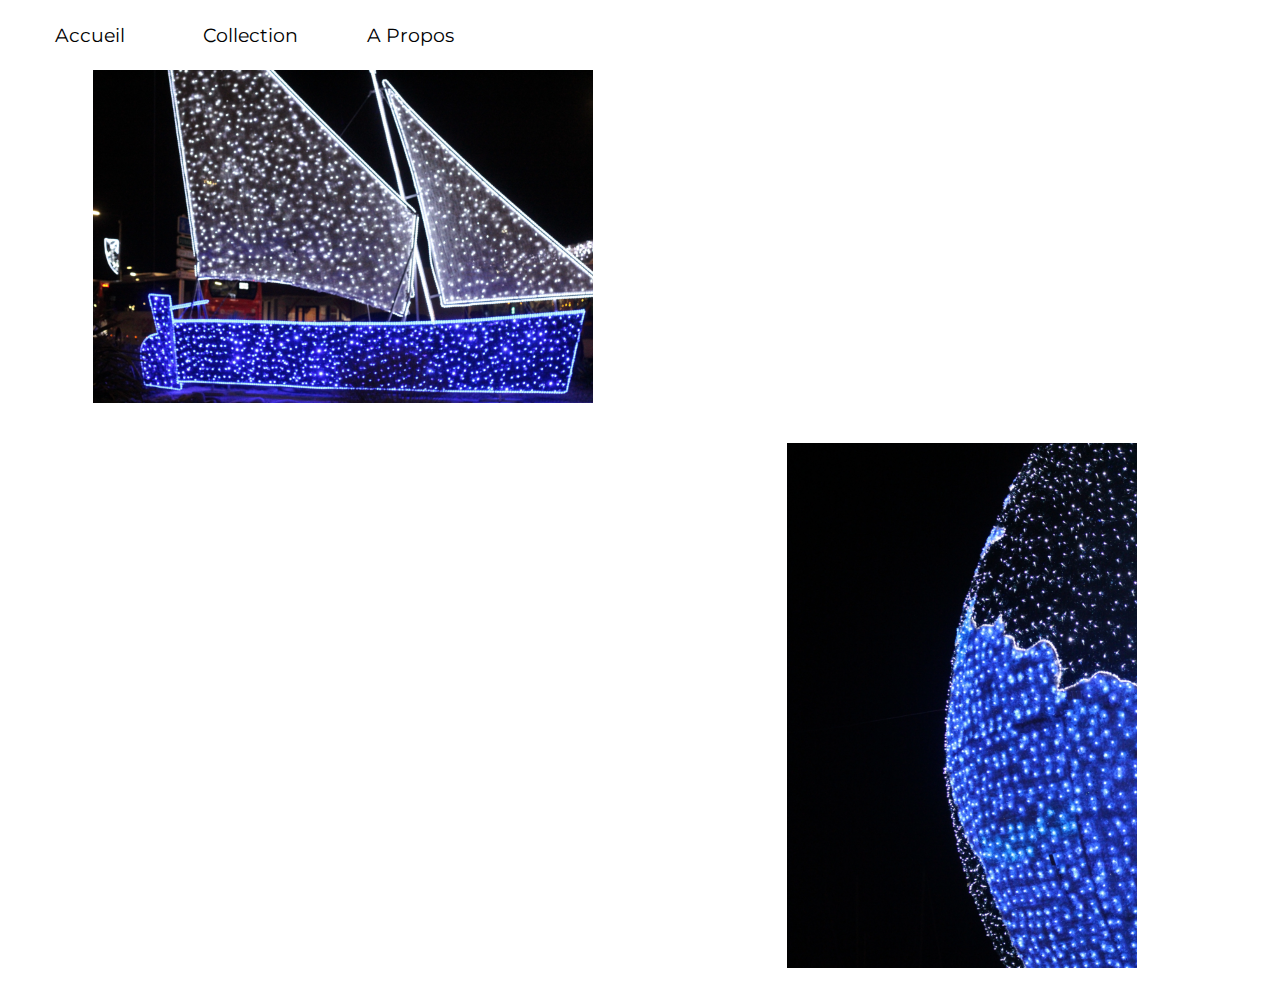
==== index.html @ 2d1c29ac "suppression de la popup" ====
<!DOCTYPE html>
<html lang="en">

<head>
    <meta name="viewport" content="width=device-width, initial-scale=1.0">
    <meta charset="UTF-8">
    <title> Jeremy Gross | Accueil </title>
    <meta name="description" content="Jeremy Gross's Photographies">
    <meta name="keywords" content="photo, photographie, shooting, cars, landscape">
    <meta name="author" content="Jérémy Gross">
    <link rel="stylesheet" href="css/style.css">
    <link rel="icon" href="img/icon.png">
    <!-- <a href="https://www.flaticon.com/free-icons/ui" title="ui icons">Ui icons created by manshagraphics - Flaticon</a> -->
</head>

<body>

    <header id="navbar" class="nav">

        <a href="index.html">
            <button>Accueil</button>
        </a>
        <div class="dropdown-1">
            <button>Collection</button>
            <div class="content">
                <a href="html/monaco.html">
                    <button>Monaco</button>
                </a>
                <a href="html/aquarium.html">
                    <button>Aquarium</button>
                </a>
                <a href="html/venelle.html">
                    <button>Venelle</button>
                </a>
                <a href="html/laCiotat.html">
                    <button>La Ciotat</button>
                </a>
                <a href="html/begur.html">
                    <button>Begur</button>
                </a>
            </div>
        </div>
        <a href="html/aPropos.html">
            <button>A Propos</button>
        </a>
        <a class="icon" onclick="myFunction()">&#9776;</a>

    </header>

    <section>

        <div class="grid">
            <img src="img/LaCiotat/IMG_1424.webp" alt="">
        </div>
        <div class="grid">
            <img src="img/LaCiotat/IMG_1321.webp" alt="">
        </div>
        <div class="grid">
            <img class="vertical" src="img/LaCiotat/IMG_1331.webp" alt="">
        </div>
        <div class="grid">
            <img src="img/LaCiotat/IMG_1400.webp" alt="">
        </div>
        <div class="grid">
            <img class="vertical" src="img/LaCiotat/IMG_1370.webp" alt="">
        </div>
        <div class="grid">
            <img src="img/LaCiotat/IMG_1371.webp" alt="">
        </div>
        <div class="grid">
            <img class="vertical" src="img/LaCiotat/IMG_1385.webp" alt="">
        </div>
        <div class="grid">
            <img src="img/LaCiotat/IMG_1408.webp" alt="">
        </div>

    </section>

    <script src="js/js.js"></script>
</body>

</html>
---- css/style.css ----
@import url('https://fonts.googleapis.com/css2?family=Montserrat:wght@200&display=swap');

*{
    margin: 0;
    padding: 0;
    list-style: none;
    text-decoration: none;
    font-family: 'Montserrat', sans-serif;
}

header{
    width: 100%;
    height: 70px;
    background-color: #fff;
    display: flex;
    align-items: center;
    position: relative;
    flex-direction: row;
}

button{
    background-color: #000;
    color: #000;
    width: 100px;
    font-size: 1.2em;
}

header > a{
    margin: 0 20px;
    cursor: pointer;
}

header button{
    margin: 0 20px;
    cursor: pointer;
    background-color: transparent;
    color: #000;
    width: 100px;
    font-size: 1.2em;
    border: none;
}

header .dropdown-1{
    position: relative;
    height: 100%;
    display: flex;
}

header .dropdown-1 .content{
    display: none;
}

header .dropdown-1:hover .content{
    display: block;
    display: flex;
    flex-direction: column;
    position: absolute;
    background-color: rgb(138, 138, 138);
    top: 70px;
    width: 120%;
    padding: 8px 15px;
    box-sizing: border-box;
}

header .content a button{
    color: #fff;   /* Couleur du texte des sous catégorie */
}

header .content a:hover button{
    transition: ease 0.5s;
    color: #000;
}

header .icon{
    display: none;
    color: #000;
}

/*--------- Section ----------*/

section{
    display: flex;
    flex-direction: row;
    justify-content: space-evenly;
    flex-wrap: wrap;
}

.grid{
    width: auto;
    display: flex;
    flex-direction: row;
    align-items: center;
    margin-bottom: 20px;
}

img{
    width: 500px;
}

.vertical{
    width: 350px;
}

.vertical2{
    width: 400px;
}

#retourner{
    transform: rotate(-90deg);
}

/*---------- Media -----------*/

@media (max-width: 600px){
    header > a,
    header button{
        display: none;
    }

    header .icon{
        display: block;
        position: absolute;
        right: 0;
        text-align: center;
        width: 5% !important;
        top: 20px;
        padding: 0 !important;
    }

    header.responsive > a,
    header.responsive .dropdown-1{
        display: block;
        width: 100%;
        padding: 10px 0;
        margin-left: 20px;
        background-color: #fff;
    }

    header.responsive button{
        display: block;
        padding: 10px 0;
    }

    header{
        position: fixed;
        flex-direction: column;
        min-height: 70px;
        height: 70px;
        width: 100%;
        align-items: flex-start;
    }

    header .dropdown-1:hover .content{
        position: relative;
        width: 100%;
        top: 0;
    }

    section{
        padding-top: 80px;
    }

    img{
        width: 350px;
    }
    
    .vertical{
        width: 350px;
    }
    
    .vertical2{
        width: 350px;
    }
}

@media (max-width: 350px){
    img{
        width: 300px;
    }
    
    .vertical{
        width: 300px;
    }
    
    .vertical2{
        width: 300px;
    }
}
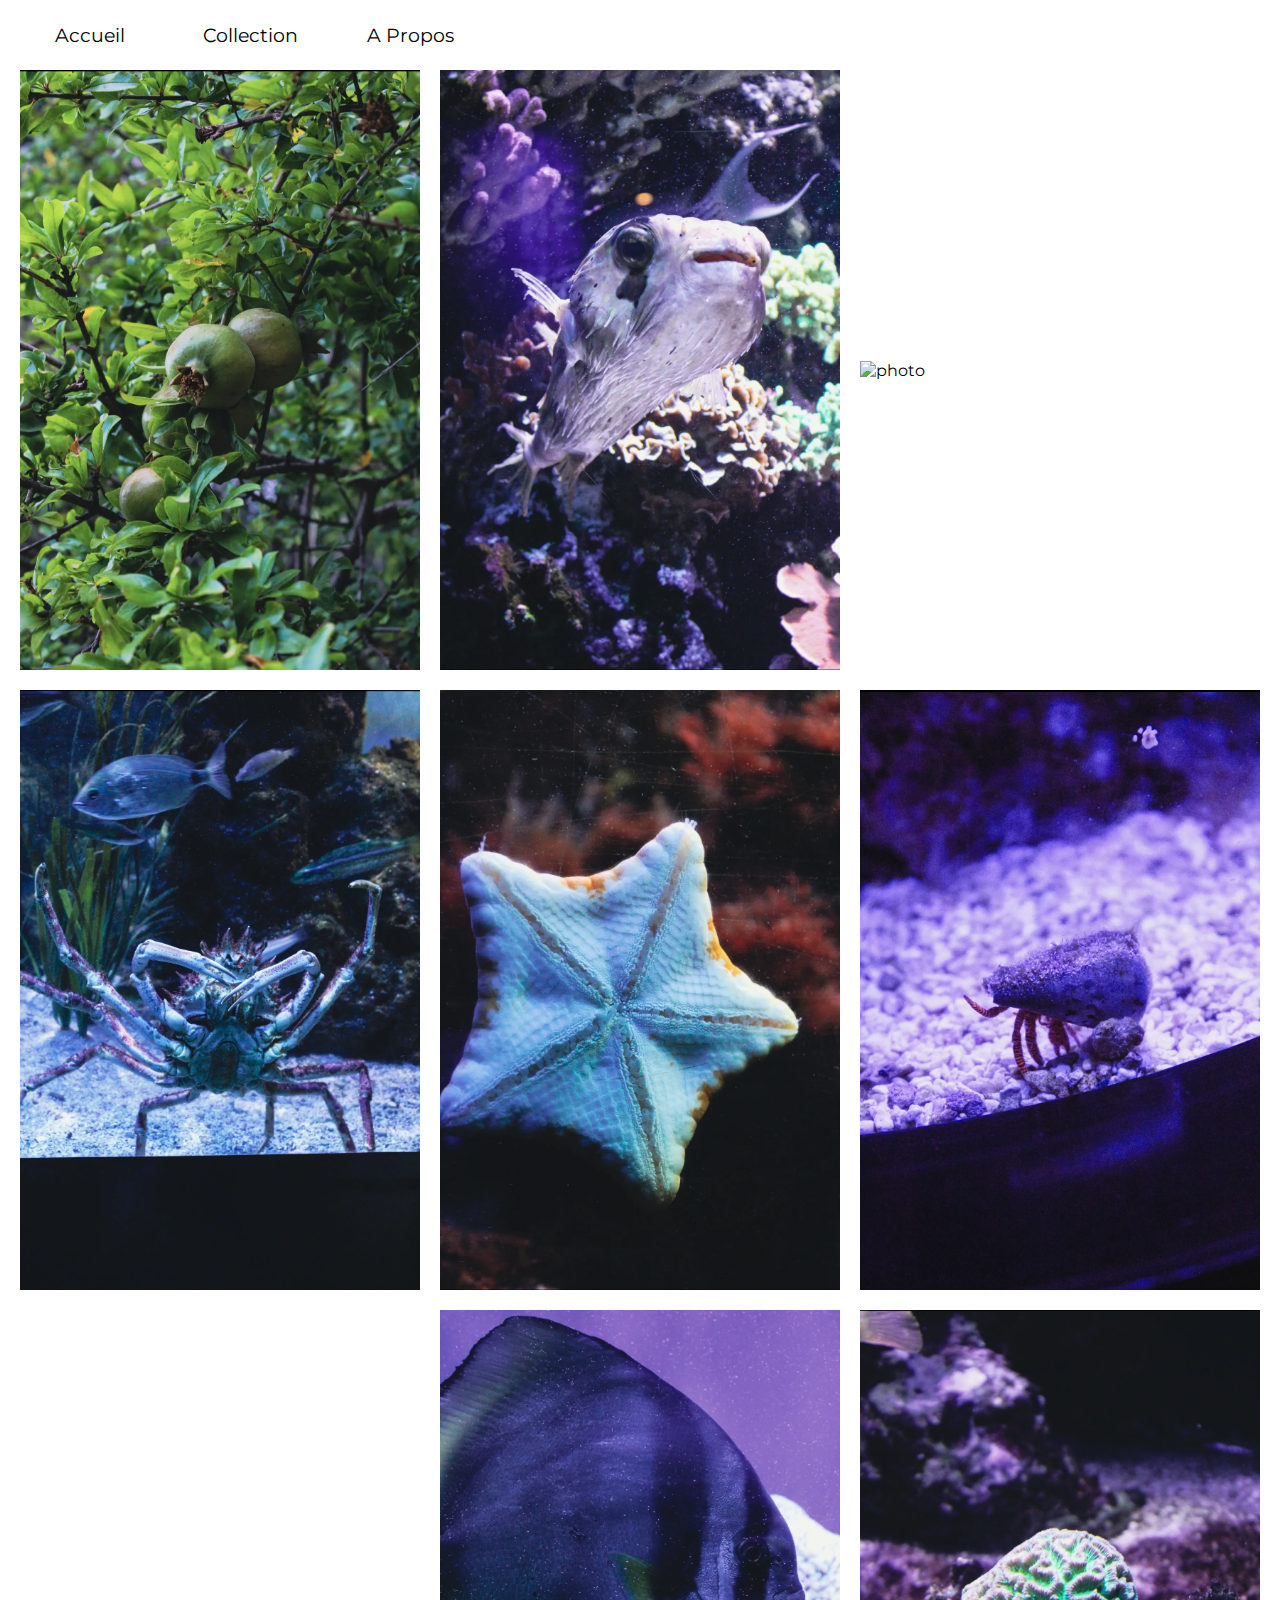
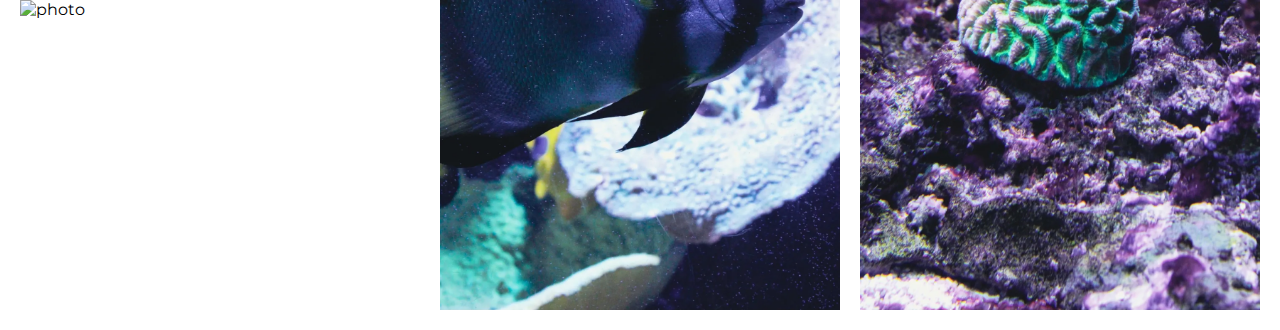
==== commit 82090485: "modif page d'accueil : affiche 9 photos aléatoires" ====
--- a/index.html
+++ b/index.html
@@ -13,7 +13,7 @@
     <!-- <a href="https://www.flaticon.com/free-icons/ui" title="ui icons">Ui icons created by manshagraphics - Flaticon</a> -->
 </head>
 
-<body>
+<body onload="choisirPhotosAleatoires()">
 
     <header id="navbar" class="nav">
 
@@ -47,36 +47,11 @@
 
     </header>
 
-    <section>
-
-        <div class="grid">
-            <img src="img/LaCiotat/IMG_1424.webp" alt="">
-        </div>
-        <div class="grid">
-            <img src="img/LaCiotat/IMG_1321.webp" alt="">
-        </div>
-        <div class="grid">
-            <img class="vertical" src="img/LaCiotat/IMG_1331.webp" alt="">
-        </div>
-        <div class="grid">
-            <img src="img/LaCiotat/IMG_1400.webp" alt="">
-        </div>
-        <div class="grid">
-            <img class="vertical" src="img/LaCiotat/IMG_1370.webp" alt="">
-        </div>
-        <div class="grid">
-            <img src="img/LaCiotat/IMG_1371.webp" alt="">
-        </div>
-        <div class="grid">
-            <img class="vertical" src="img/LaCiotat/IMG_1385.webp" alt="">
-        </div>
-        <div class="grid">
-            <img src="img/LaCiotat/IMG_1408.webp" alt="">
-        </div>
+    <section id="imagesAleatoires">
 
     </section>
 
-    <script src="js/js.js"></script>
+    <script src="js/app.js"></script>
 </body>
 
 </html>--- a/css/style.css
+++ b/css/style.css
@@ -1,6 +1,6 @@
 @import url('https://fonts.googleapis.com/css2?family=Montserrat:wght@200&display=swap');
 
-*{
+* {
     margin: 0;
     padding: 0;
     list-style: none;
@@ -8,7 +8,7 @@
     font-family: 'Montserrat', sans-serif;
 }
 
-header{
+header {
     width: 100%;
     height: 70px;
     background-color: #fff;
@@ -18,19 +18,19 @@
     flex-direction: row;
 }
 
-button{
+button {
     background-color: #000;
     color: #000;
     width: 100px;
     font-size: 1.2em;
 }
 
-header > a{
+header>a {
     margin: 0 20px;
     cursor: pointer;
 }
 
-header button{
+header button {
     margin: 0 20px;
     cursor: pointer;
     background-color: transparent;
@@ -40,17 +40,17 @@
     border: none;
 }
 
-header .dropdown-1{
+header .dropdown-1 {
     position: relative;
     height: 100%;
     display: flex;
 }
 
-header .dropdown-1 .content{
+header .dropdown-1 .content {
     display: none;
 }
 
-header .dropdown-1:hover .content{
+header .dropdown-1:hover .content {
     display: block;
     display: flex;
     flex-direction: column;
@@ -62,30 +62,31 @@
     box-sizing: border-box;
 }
 
-header .content a button{
-    color: #fff;   /* Couleur du texte des sous catégorie */
-}
-
-header .content a:hover button{
+header .content a button {
+    color: #fff;
+    /* Couleur du texte des sous catégorie */
+}
+
+header .content a:hover button {
     transition: ease 0.5s;
     color: #000;
 }
 
-header .icon{
+header .icon {
     display: none;
     color: #000;
 }
 
 /*--------- Section ----------*/
 
-section{
+section {
     display: flex;
     flex-direction: row;
     justify-content: space-evenly;
     flex-wrap: wrap;
 }
 
-.grid{
+.grid {
     width: auto;
     display: flex;
     flex-direction: row;
@@ -93,31 +94,45 @@
     margin-bottom: 20px;
 }
 
-img{
+img {
     width: 500px;
 }
 
-.vertical{
+.vertical {
     width: 350px;
 }
 
-.vertical2{
+.vertical2 {
     width: 400px;
 }
 
-#retourner{
+#retourner {
     transform: rotate(-90deg);
 }
 
+#scrollUp {
+    transition: ease 0.4s;
+    width: 40px;
+    position: fixed;
+    bottom: 10px;
+    right: -100px;
+    opacity: 0.5;
+}
+
+#scrollUp img {
+    width: 40px;
+}
+
 /*---------- Media -----------*/
 
-@media (max-width: 600px){
-    header > a,
-    header button{
+@media (max-width: 600px) {
+
+    header>a,
+    header button {
         display: none;
     }
 
-    header .icon{
+    header .icon {
         display: block;
         position: absolute;
         right: 0;
@@ -127,8 +142,8 @@
         padding: 0 !important;
     }
 
-    header.responsive > a,
-    header.responsive .dropdown-1{
+    header.responsive>a,
+    header.responsive .dropdown-1 {
         display: block;
         width: 100%;
         padding: 10px 0;
@@ -136,12 +151,12 @@
         background-color: #fff;
     }
 
-    header.responsive button{
+    header.responsive button {
         display: block;
         padding: 10px 0;
     }
 
-    header{
+    header {
         position: fixed;
         flex-direction: column;
         min-height: 70px;
@@ -150,39 +165,43 @@
         align-items: flex-start;
     }
 
-    header .dropdown-1:hover .content{
+    header .dropdown-1:hover .content {
         position: relative;
         width: 100%;
         top: 0;
     }
 
-    section{
+    section {
         padding-top: 80px;
     }
 
-    img{
+    img {
         width: 350px;
     }
-    
-    .vertical{
+
+    .vertical {
         width: 350px;
     }
-    
-    .vertical2{
+
+    .vertical2 {
         width: 350px;
     }
-}
-
-@media (max-width: 350px){
-    img{
+
+    #scrollUp {
+        display: none;
+    }
+}
+
+@media (max-width: 350px) {
+    img {
         width: 300px;
     }
-    
-    .vertical{
+
+    .vertical {
         width: 300px;
     }
-    
-    .vertical2{
+
+    .vertical2 {
         width: 300px;
     }
 }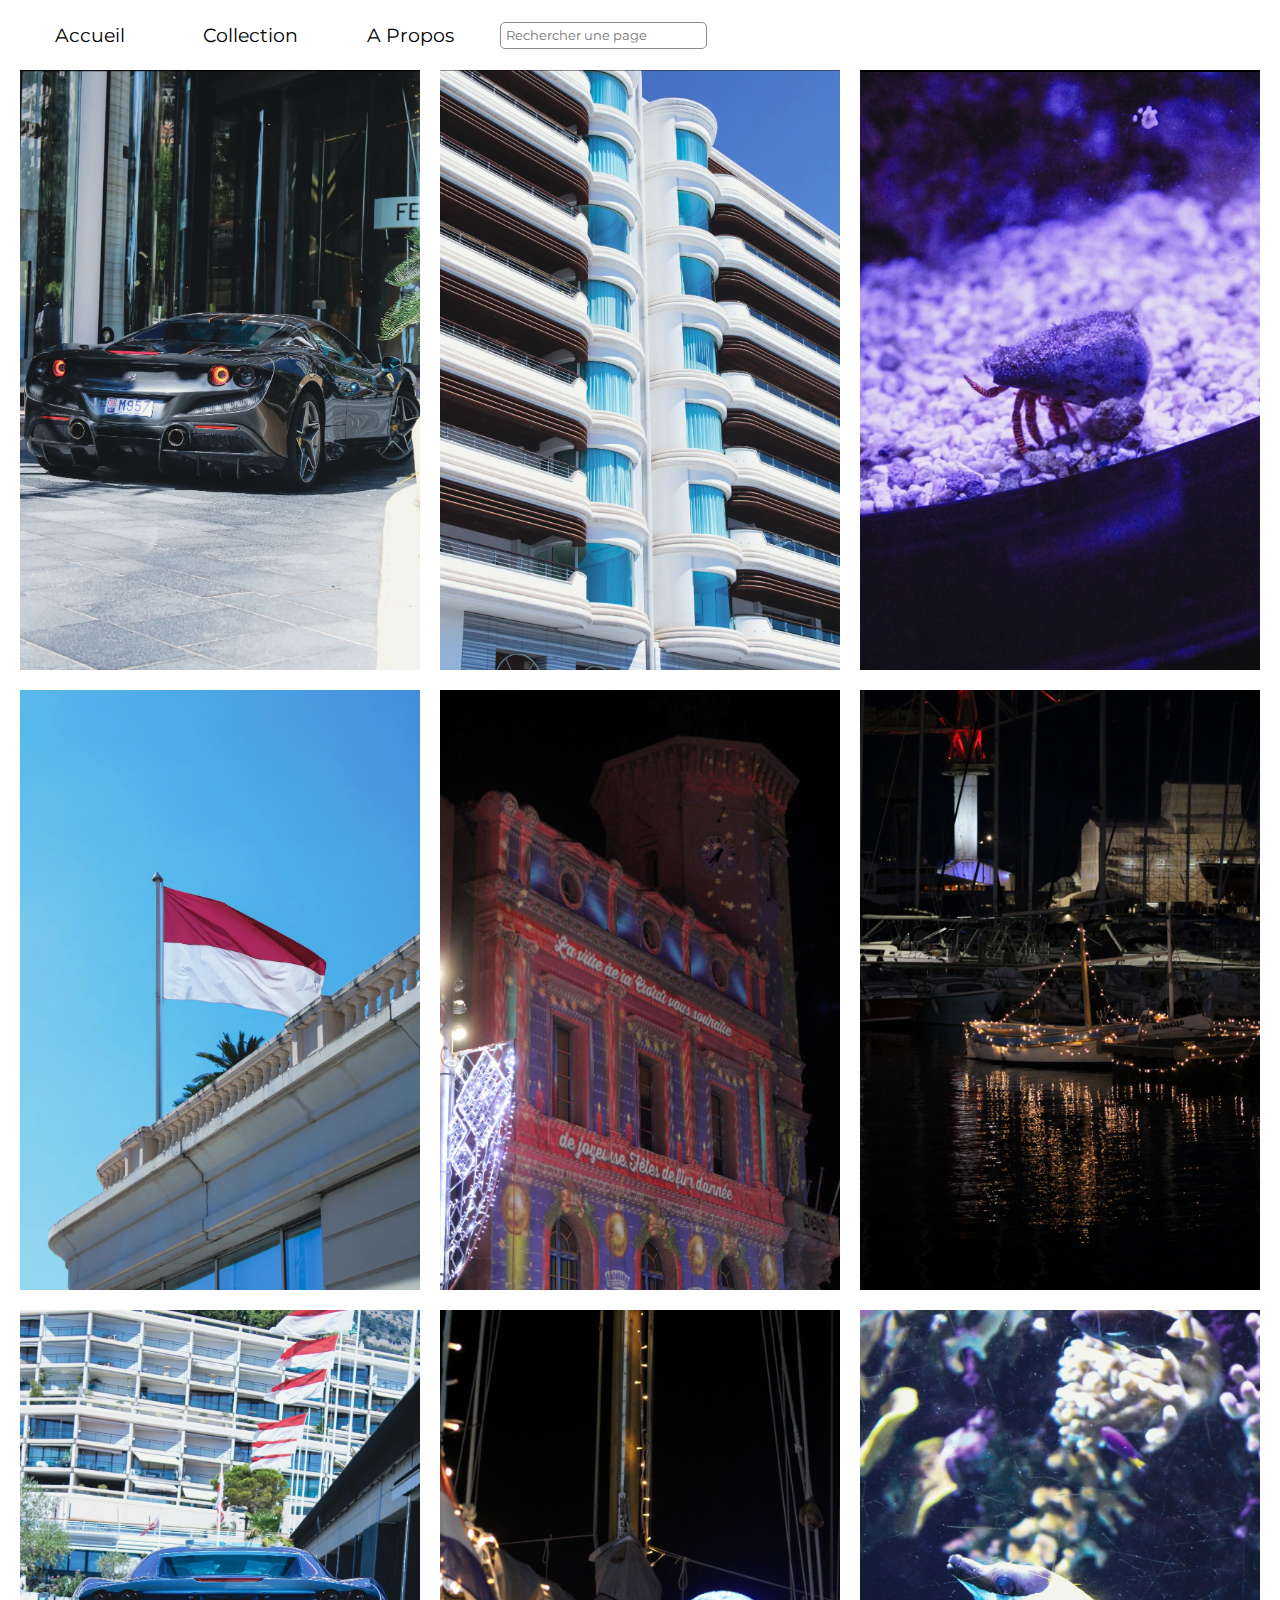
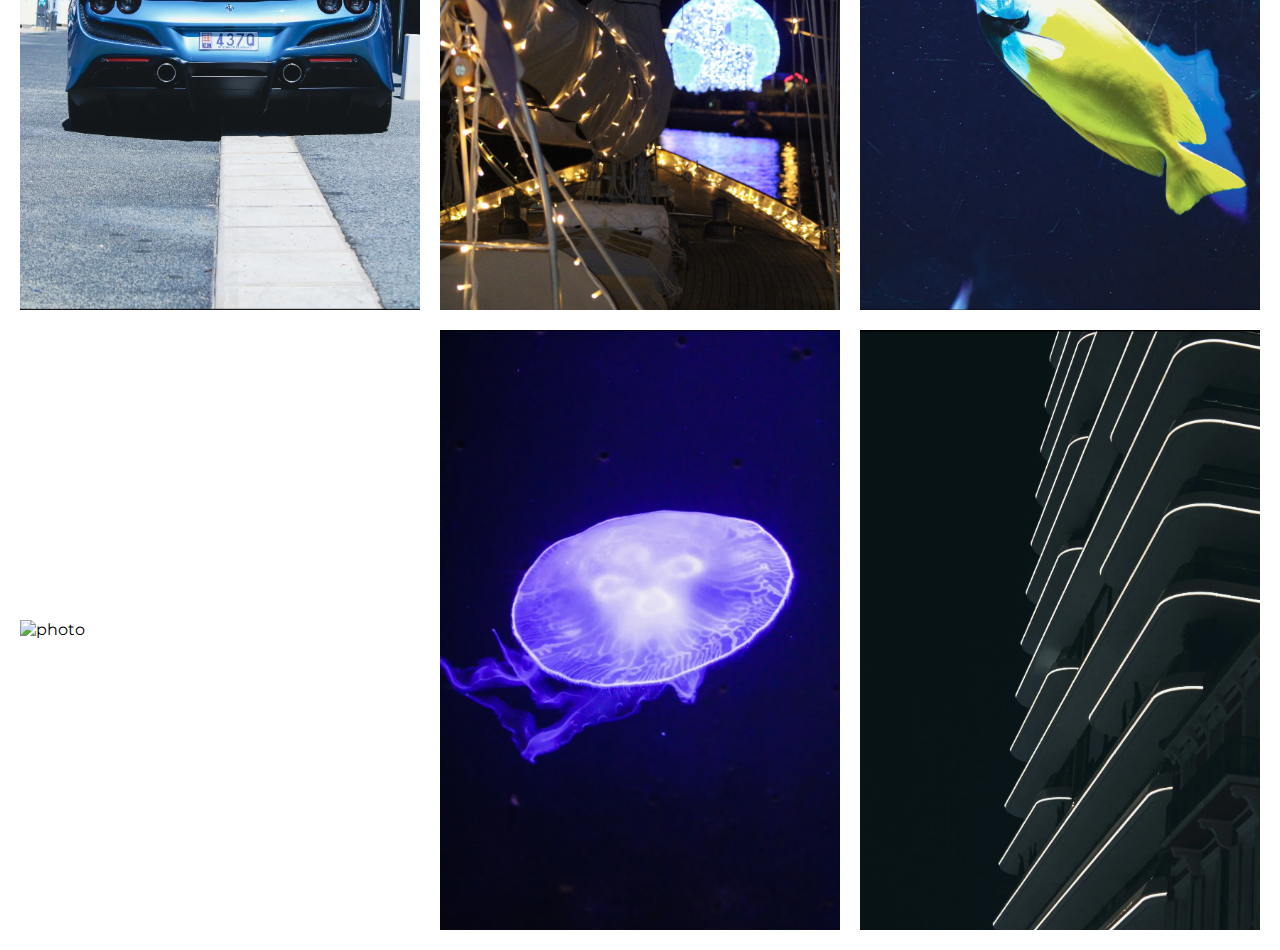
==== commit 3c0cf01a: "création d'une barre de recherche" ====
--- a/index.html
+++ b/index.html
@@ -43,6 +43,9 @@
         <a href="html/aPropos.html">
             <button>A Propos</button>
         </a>
+        <input type="text" placeholder="Rechercher une page" id="search-input"
+            onkeydown="if (event.keyCode === 13) {search()}">
+
         <a class="icon" onclick="myFunction()">&#9776;</a>
 
     </header>
--- a/css/style.css
+++ b/css/style.css
@@ -77,6 +77,14 @@
     color: #000;
 }
 
+#search-input {
+    border: solid 1px rgb(141, 141, 141);
+    border-radius: 5px;
+    padding-left: 5px;
+    width: 200px;
+    height: 25px;
+}
+
 /*--------- Section ----------*/
 
 section {
@@ -106,29 +114,13 @@
     width: 400px;
 }
 
-#retourner {
-    transform: rotate(-90deg);
-}
-
-#scrollUp {
-    transition: ease 0.4s;
-    width: 40px;
-    position: fixed;
-    bottom: 10px;
-    right: -100px;
-    opacity: 0.5;
-}
-
-#scrollUp img {
-    width: 40px;
-}
-
 /*---------- Media -----------*/
 
 @media (max-width: 600px) {
 
     header>a,
-    header button {
+    header button,
+    header>input {
         display: none;
     }
 
@@ -143,7 +135,8 @@
     }
 
     header.responsive>a,
-    header.responsive .dropdown-1 {
+    header.responsive .dropdown-1,
+    header.responsive>input {
         display: block;
         width: 100%;
         padding: 10px 0;
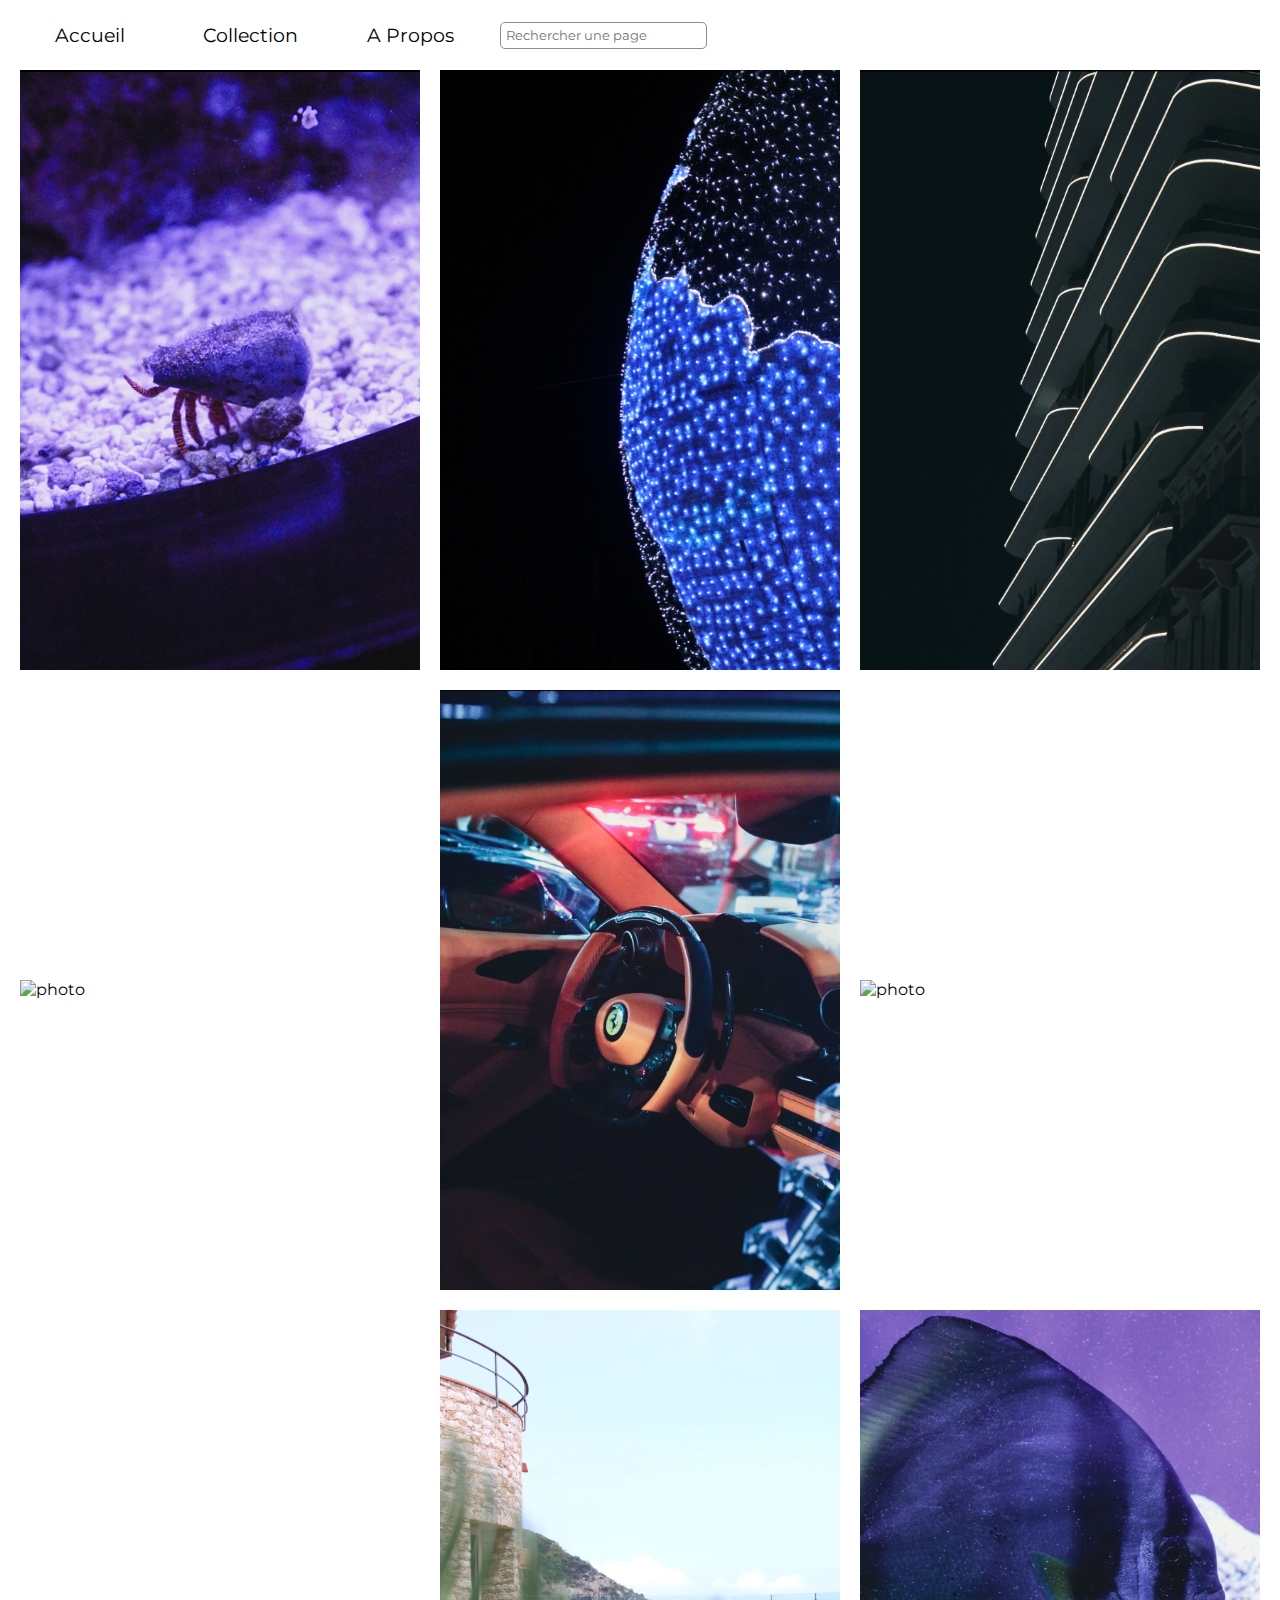
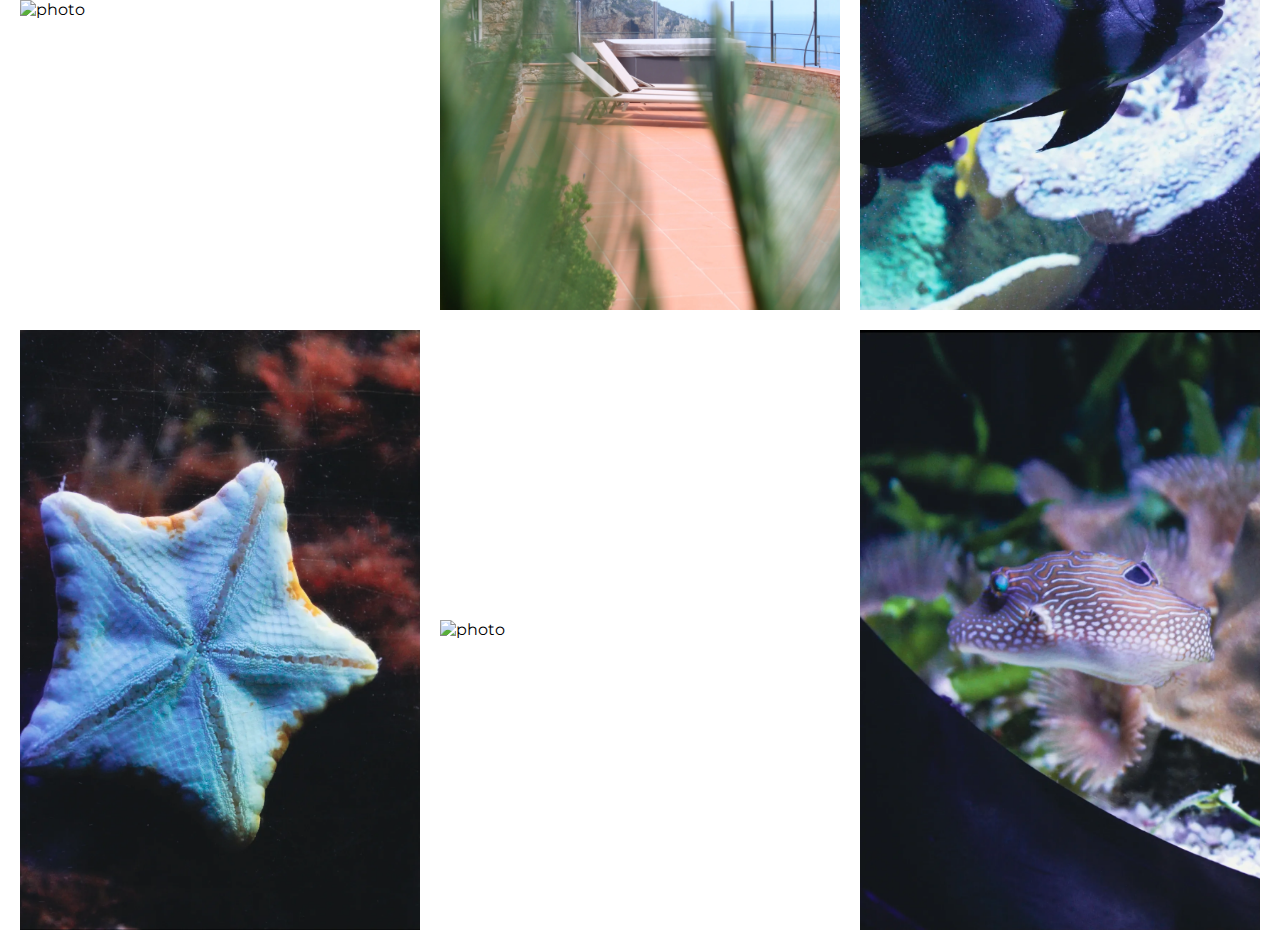
==== commit 85118cc1: "version mobile amélioréeé" ====
--- a/index.html
+++ b/index.html
@@ -43,8 +43,12 @@
         <a href="html/aPropos.html">
             <button>A Propos</button>
         </a>
-        <input type="text" placeholder="Rechercher une page" id="search-input"
-            onkeydown="if (event.keyCode === 13) {search()}">
+        <div id="search">
+            <input type="text" placeholder="Rechercher une page" id="search-input"
+                onkeydown="if (event.keyCode === 13) {search()}">
+            <input type="submit" id="loupe" onclick="search()" value="&#128269;">
+        </div>
+
 
         <a class="icon" onclick="myFunction()">&#9776;</a>
 
--- a/css/style.css
+++ b/css/style.css
@@ -85,6 +85,10 @@
     height: 25px;
 }
 
+#loupe {
+    display: none;
+}
+
 /*--------- Section ----------*/
 
 section {
@@ -120,7 +124,7 @@
 
     header>a,
     header button,
-    header>input {
+    header>#search {
         display: none;
     }
 
@@ -136,7 +140,7 @@
 
     header.responsive>a,
     header.responsive .dropdown-1,
-    header.responsive>input {
+    header.responsive>#search {
         display: block;
         width: 100%;
         padding: 10px 0;
@@ -164,6 +168,20 @@
         top: 0;
     }
 
+    header.responsive #search {
+        padding-left: 20px !important;
+        display: flex !important;
+        flex-direction: row;
+    }
+
+    #loupe {
+        background-color: transparent;
+        margin-left: 5px;
+        display: flex;
+        border: none;
+        cursor: pointer;
+    }
+
     section {
         padding-top: 80px;
     }
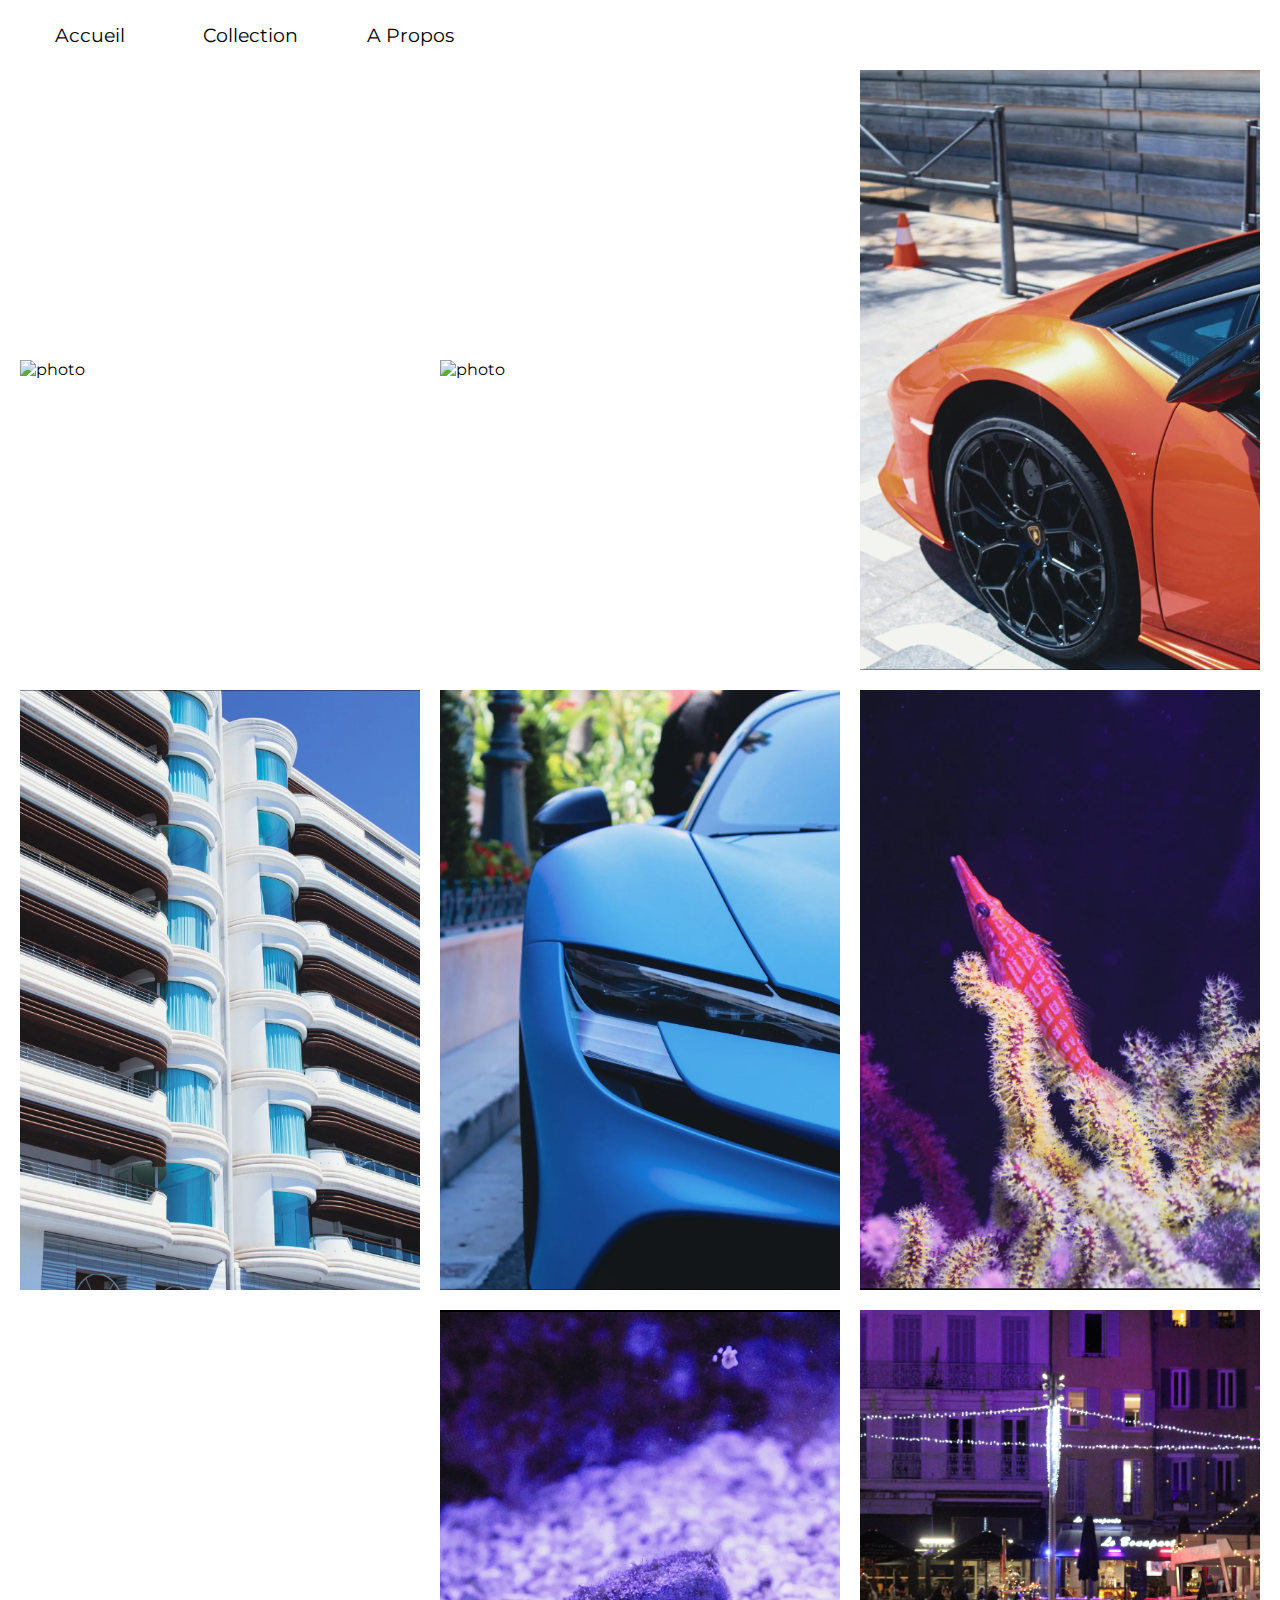
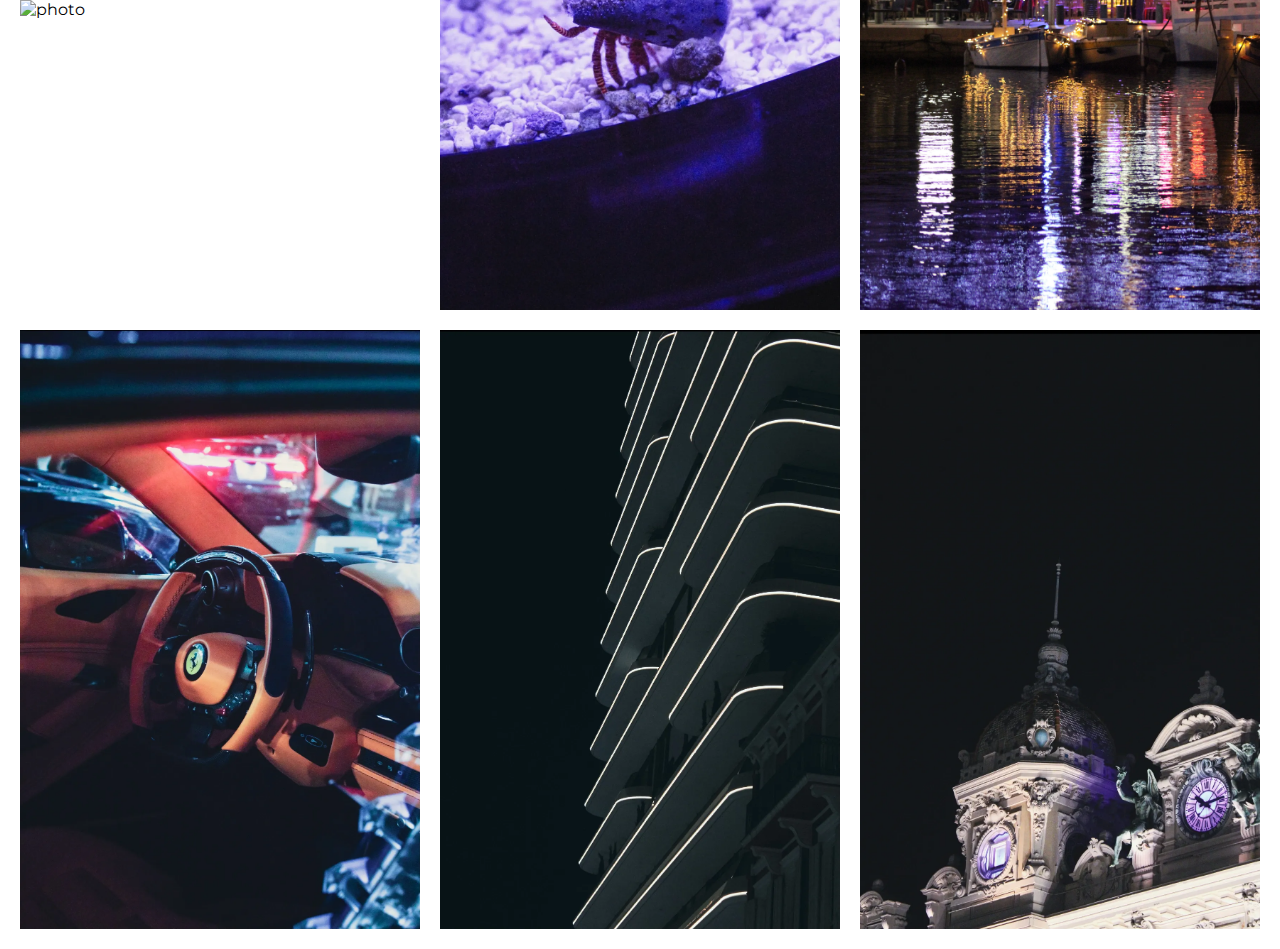
==== commit 35a2234e: "suppression barre de recherche" ====
--- a/index.html
+++ b/index.html
@@ -43,11 +43,11 @@
         <a href="html/aPropos.html">
             <button>A Propos</button>
         </a>
-        <div id="search">
+        <!--<div id="search">
             <input type="text" placeholder="Rechercher une page" id="search-input"
                 onkeydown="if (event.keyCode === 13) {search()}">
             <input type="submit" id="loupe" onclick="search()" value="&#128269;">
-        </div>
+        </div>-->
 
 
         <a class="icon" onclick="myFunction()">&#9776;</a>
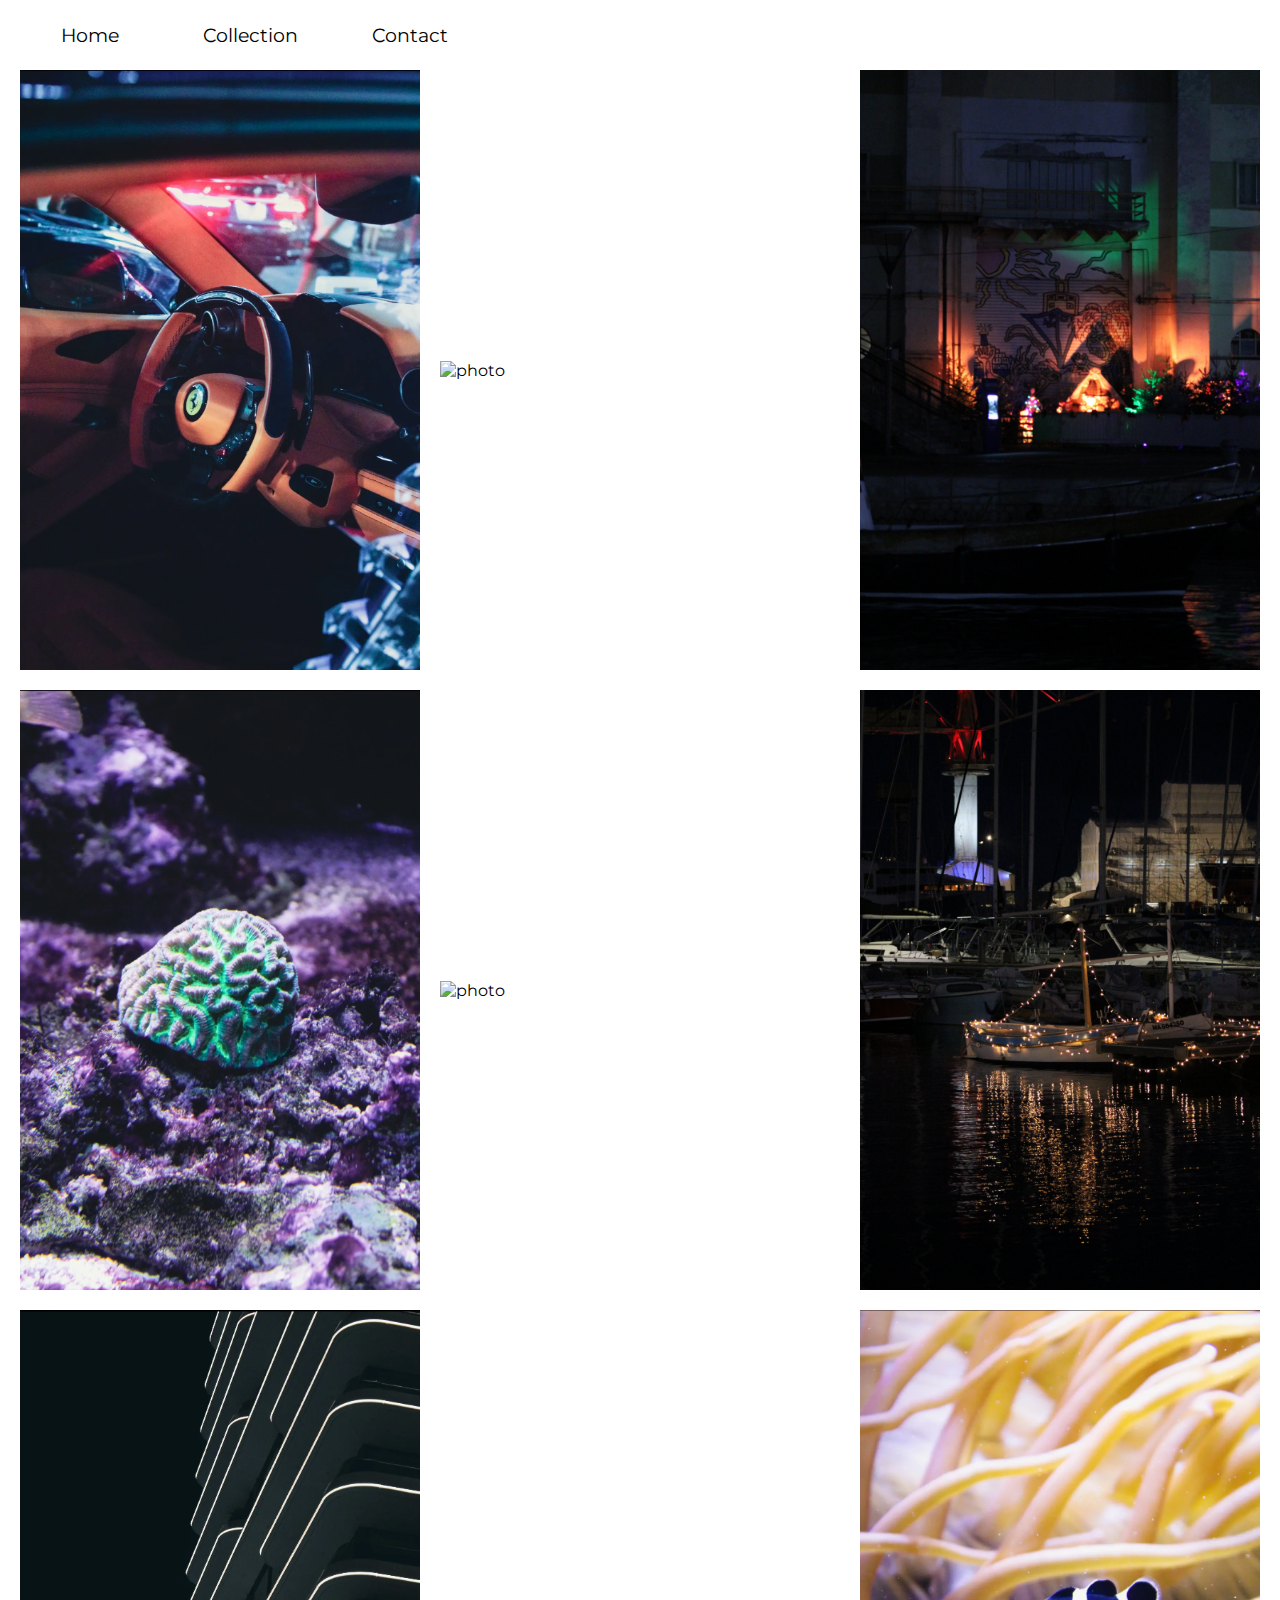
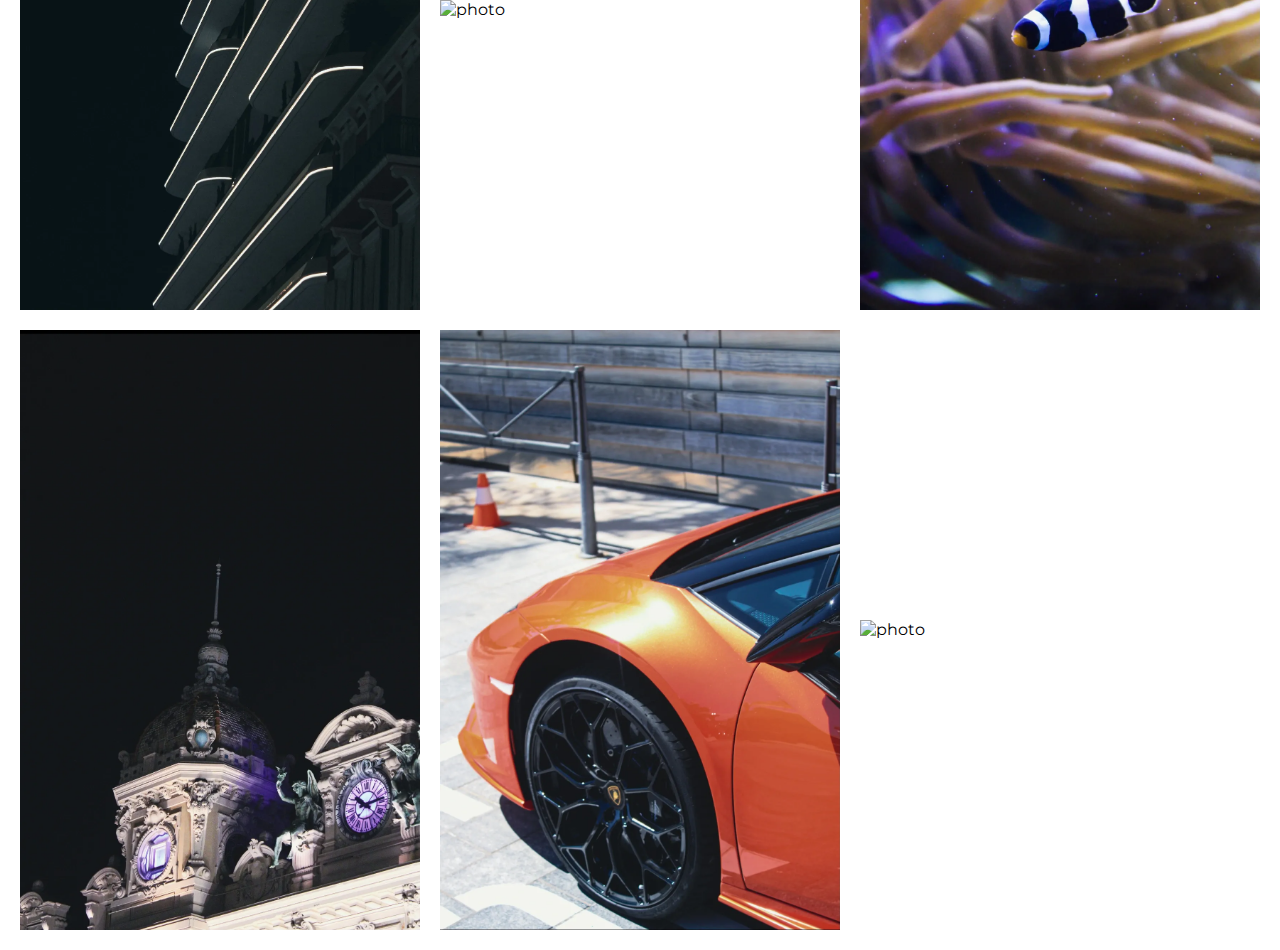
==== commit 5a89ebe1: "changement d'architecture" ====
--- a/index.html
+++ b/index.html
@@ -5,7 +5,7 @@
     <meta name="viewport" content="width=device-width, initial-scale=1.0">
     <meta charset="UTF-8">
     <title> Jeremy Gross | Accueil </title>
-    <meta name="description" content="Jeremy Gross's Photographies">
+    <meta name="description" content="Jeremy Gross\'s Photographies">
     <meta name="keywords" content="photo, photographie, shooting, cars, landscape">
     <meta name="author" content="Jérémy Gross">
     <link rel="stylesheet" href="css/style.css">
@@ -14,42 +14,37 @@
 </head>
 
 <body onload="choisirPhotosAleatoires()">
-
     <header id="navbar" class="nav">
 
         <a href="index.html">
-            <button>Accueil</button>
+            <button>Home</button>
         </a>
         <div class="dropdown-1">
             <button>Collection</button>
             <div class="content">
-                <a href="html/monaco.html">
+                <a href="monaco.html">
                     <button>Monaco</button>
                 </a>
-                <a href="html/aquarium.html">
+                <a href="aquarium.html">
                     <button>Aquarium</button>
                 </a>
-                <a href="html/venelle.html">
+                <a href="venelle.html">
                     <button>Venelle</button>
                 </a>
-                <a href="html/laCiotat.html">
+                <a href="laCiotat.html">
                     <button>La Ciotat</button>
                 </a>
-                <a href="html/begur.html">
+                <a href="begur.html">
                     <button>Begur</button>
+                </a>
+                <a href="sausset.html">
+                    <button>Sausset</button>
                 </a>
             </div>
         </div>
-        <a href="html/aPropos.html">
-            <button>A Propos</button>
+        <a href="contact.html">
+            <button>Contact</button>
         </a>
-        <!--<div id="search">
-            <input type="text" placeholder="Rechercher une page" id="search-input"
-                onkeydown="if (event.keyCode === 13) {search()}">
-            <input type="submit" id="loupe" onclick="search()" value="&#128269;">
-        </div>-->
-
-
         <a class="icon" onclick="myFunction()">&#9776;</a>
 
     </header>
@@ -57,7 +52,6 @@
     <section id="imagesAleatoires">
 
     </section>
-
     <script src="js/app.js"></script>
 </body>
 
